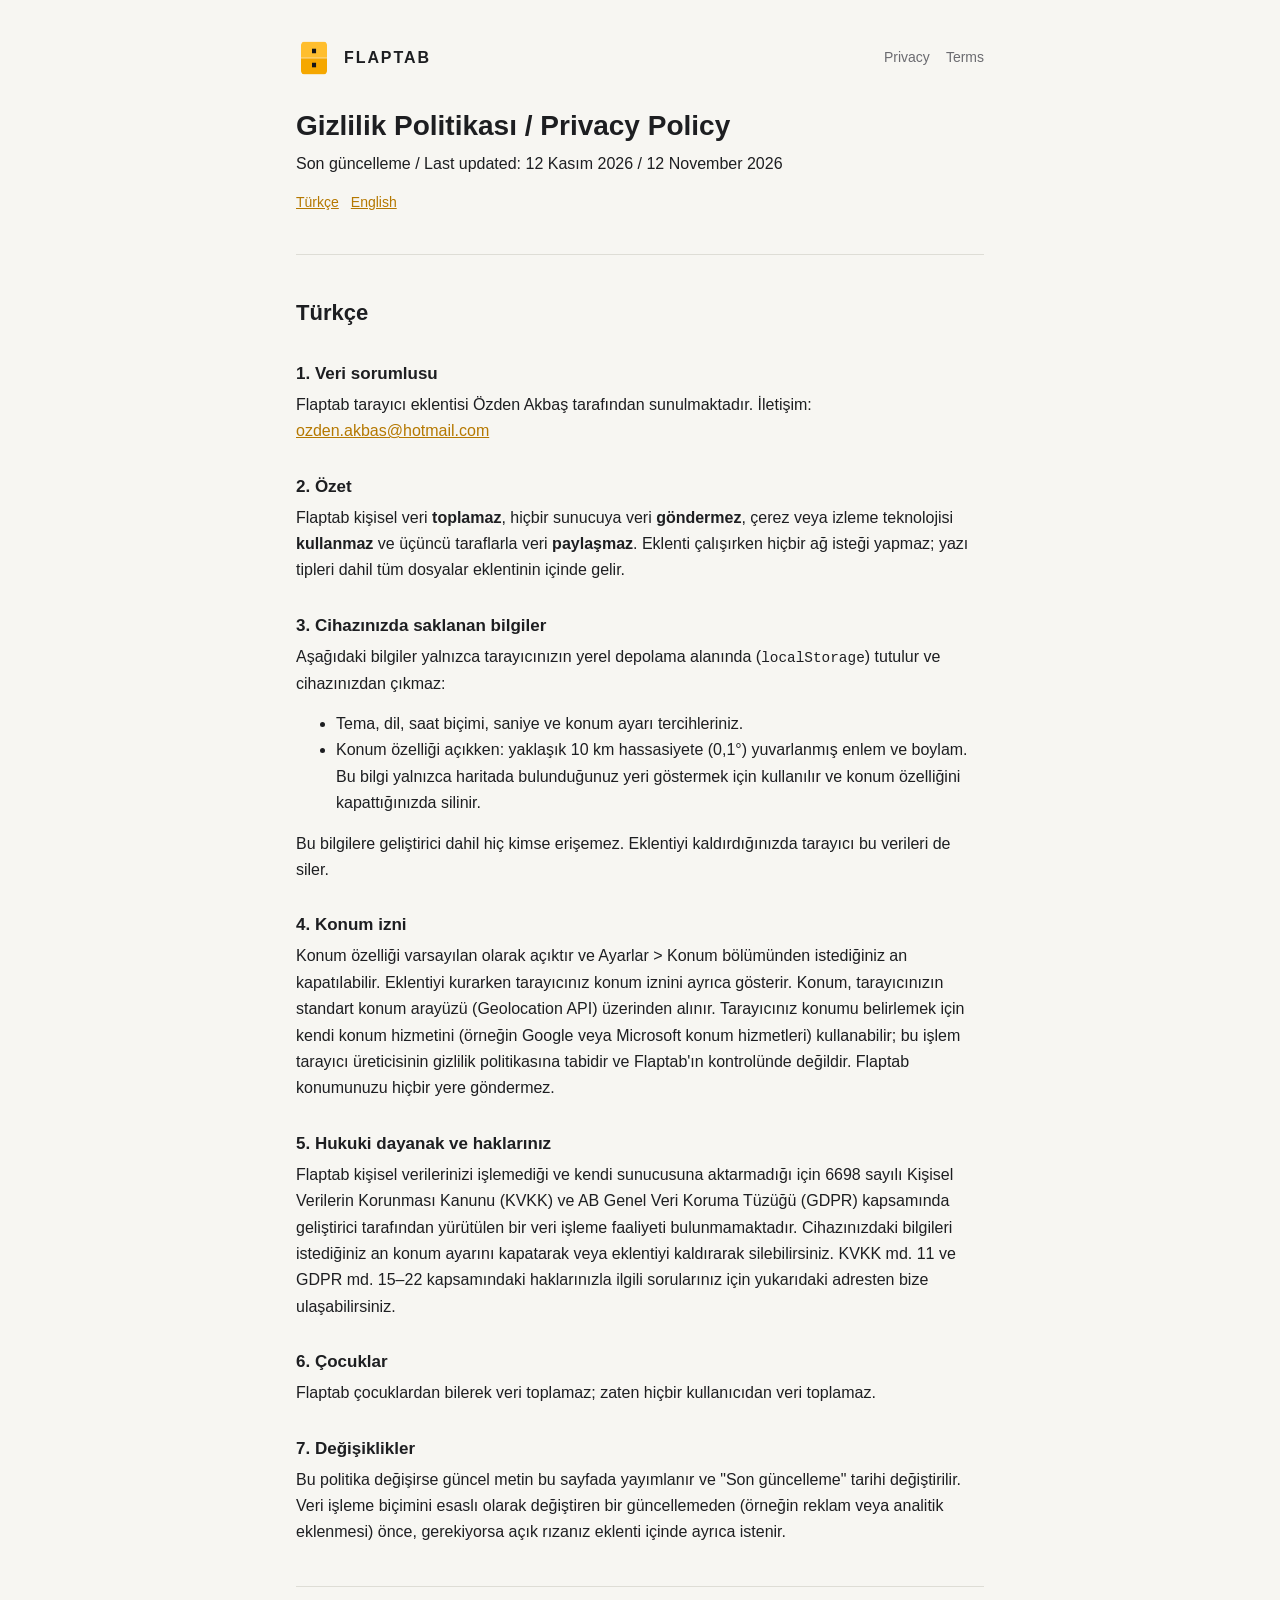
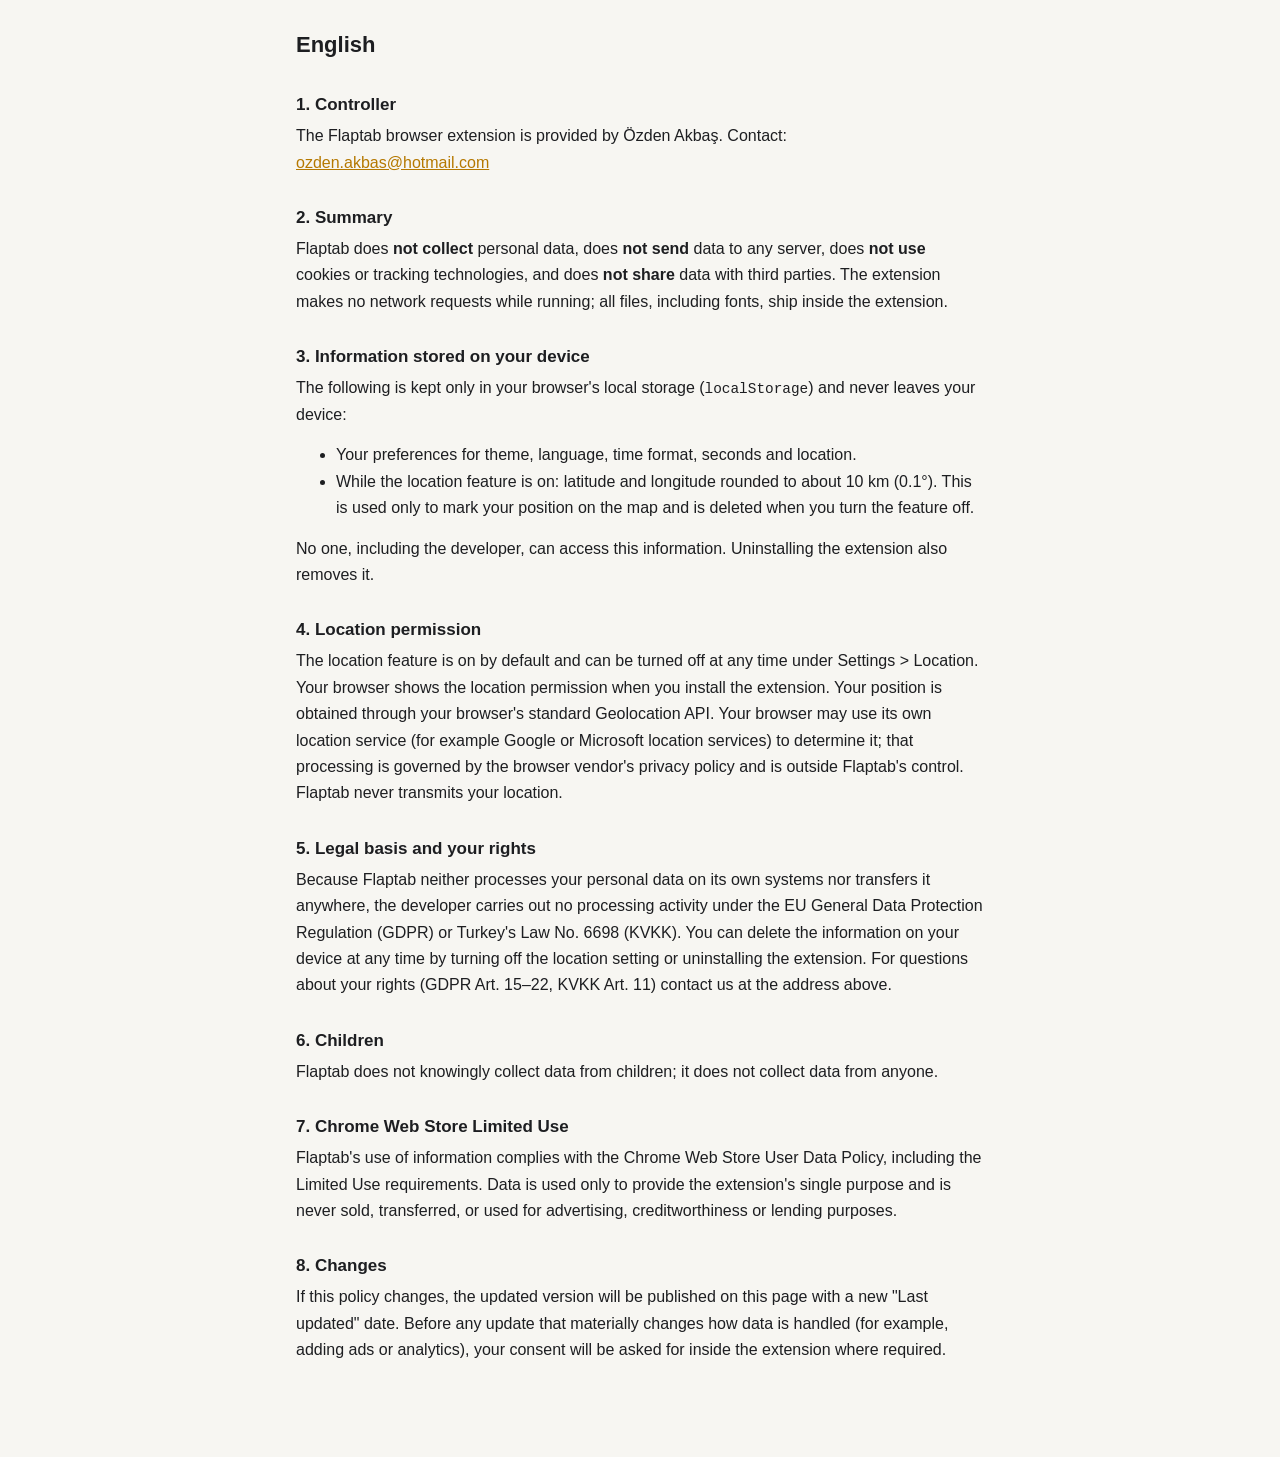
==== privacy.html @ d55e039f "Flaptab privacy policy and terms of use pages Co-Authored-By: Claude Opus 5.5 <noreply@anthropic.com" ====
<!doctype html>
<html lang="tr">
<head>
<meta charset="utf-8">
<meta name="viewport" content="width=device-width, initial-scale=1">
<title>Privacy Policy · Flaptab</title>
<link rel="icon" href="icon-128.png">
<style>
  :root { color-scheme: light dark; --bg: #f7f6f2; --fg: #1d1e21; --muted: #6b6b70; --line: #deddd6; --accent: #b57800; }
  @media (prefers-color-scheme: dark) { :root { --bg: #111214; --fg: #ece6d4; --muted: #8a8a8e; --line: #2a2b2f; --accent: #ffbe2e; } }
  * { box-sizing: border-box; }
  body { margin: 0; background: var(--bg); color: var(--fg); font: 16px/1.65 -apple-system, BlinkMacSystemFont, "Segoe UI", Roboto, sans-serif; }
  main { max-width: 720px; margin: 0 auto; padding: 40px 16px 80px; }
  header { display: flex; align-items: center; gap: 12px; margin-bottom: 32px; }
  header img { width: 36px; height: 36px; }
  header a { color: var(--fg); text-decoration: none; font-weight: 700; letter-spacing: .12em; }
  nav { margin-left: auto; display: flex; gap: 16px; font-size: 14px; }
  nav a { font-weight: 500; letter-spacing: 0; color: var(--muted); }
  h1 { font-size: 28px; line-height: 1.25; margin: 0 0 8px; }
  h2 { font-size: 22px; margin: 40px 0 8px; }
  h3 { font-size: 17px; margin: 28px 0 4px; }
  p, ul { margin: 0 0 14px; }
  hr { border: 0; border-top: 1px solid var(--line); margin: 40px 0; }
  a { color: var(--accent); }
  code { font-size: .9em; }
  .lang { font-size: 14px; color: var(--muted); }
  .lang a { margin-right: 12px; }
</style>
</head>
<body>
<main>
<header>
  <img src="icon-128.png" alt="">
  <a href="index.html">FLAPTAB</a>
  <nav><a href="privacy.html">Privacy</a><a href="terms.html">Terms</a></nav>
</header>
<h1>Gizlilik Politikası / Privacy Policy</h1>
<p>Son güncelleme / Last updated: 12 Kasım 2026 / 12 November 2026</p>
<p class="lang"><a href="#tr">Türkçe</a><a href="#en">English</a></p>
<hr>
<h2 id="tr">Türkçe</h2>
<h3>1. Veri sorumlusu</h3>
<p>Flaptab tarayıcı eklentisi Özden Akbaş tarafından sunulmaktadır. İletişim: <a href="mailto:ozden.akbas@hotmail.com">ozden.akbas@hotmail.com</a></p>
<h3>2. Özet</h3>
<p>Flaptab kişisel veri <strong>toplamaz</strong>, hiçbir sunucuya veri <strong>göndermez</strong>, çerez veya izleme teknolojisi <strong>kullanmaz</strong> ve üçüncü taraflarla veri <strong>paylaşmaz</strong>. Eklenti çalışırken hiçbir ağ isteği yapmaz; yazı tipleri dahil tüm dosyalar eklentinin içinde gelir.</p>
<h3>3. Cihazınızda saklanan bilgiler</h3>
<p>Aşağıdaki bilgiler yalnızca tarayıcınızın yerel depolama alanında (<code>localStorage</code>) tutulur ve cihazınızdan çıkmaz:</p>
<ul><li>Tema, dil, saat biçimi, saniye ve konum ayarı tercihleriniz.</li><li>Konum özelliği açıkken: yaklaşık 10 km hassasiyete (0,1°) yuvarlanmış enlem ve boylam. Bu bilgi yalnızca haritada bulunduğunuz yeri göstermek için kullanılır ve konum özelliğini kapattığınızda silinir.</li></ul>
<p>Bu bilgilere geliştirici dahil hiç kimse erişemez. Eklentiyi kaldırdığınızda tarayıcı bu verileri de siler.</p>
<h3>4. Konum izni</h3>
<p>Konum özelliği varsayılan olarak açıktır ve Ayarlar &gt; Konum bölümünden istediğiniz an kapatılabilir. Eklentiyi kurarken tarayıcınız konum iznini ayrıca gösterir. Konum, tarayıcınızın standart konum arayüzü (Geolocation API) üzerinden alınır. Tarayıcınız konumu belirlemek için kendi konum hizmetini (örneğin Google veya Microsoft konum hizmetleri) kullanabilir; bu işlem tarayıcı üreticisinin gizlilik politikasına tabidir ve Flaptab'ın kontrolünde değildir. Flaptab konumunuzu hiçbir yere göndermez.</p>
<h3>5. Hukuki dayanak ve haklarınız</h3>
<p>Flaptab kişisel verilerinizi işlemediği ve kendi sunucusuna aktarmadığı için 6698 sayılı Kişisel Verilerin Korunması Kanunu (KVKK) ve AB Genel Veri Koruma Tüzüğü (GDPR) kapsamında geliştirici tarafından yürütülen bir veri işleme faaliyeti bulunmamaktadır. Cihazınızdaki bilgileri istediğiniz an konum ayarını kapatarak veya eklentiyi kaldırarak silebilirsiniz. KVKK md. 11 ve GDPR md. 15–22 kapsamındaki haklarınızla ilgili sorularınız için yukarıdaki adresten bize ulaşabilirsiniz.</p>
<h3>6. Çocuklar</h3>
<p>Flaptab çocuklardan bilerek veri toplamaz; zaten hiçbir kullanıcıdan veri toplamaz.</p>
<h3>7. Değişiklikler</h3>
<p>Bu politika değişirse güncel metin bu sayfada yayımlanır ve "Son güncelleme" tarihi değiştirilir. Veri işleme biçimini esaslı olarak değiştiren bir güncellemeden (örneğin reklam veya analitik eklenmesi) önce, gerekiyorsa açık rızanız eklenti içinde ayrıca istenir.</p>
<hr>
<h2 id="en">English</h2>
<h3>1. Controller</h3>
<p>The Flaptab browser extension is provided by Özden Akbaş. Contact: <a href="mailto:ozden.akbas@hotmail.com">ozden.akbas@hotmail.com</a></p>
<h3>2. Summary</h3>
<p>Flaptab does <strong>not collect</strong> personal data, does <strong>not send</strong> data to any server, does <strong>not use</strong> cookies or tracking technologies, and does <strong>not share</strong> data with third parties. The extension makes no network requests while running; all files, including fonts, ship inside the extension.</p>
<h3>3. Information stored on your device</h3>
<p>The following is kept only in your browser's local storage (<code>localStorage</code>) and never leaves your device:</p>
<ul><li>Your preferences for theme, language, time format, seconds and location.</li><li>While the location feature is on: latitude and longitude rounded to about 10 km (0.1°). This is used only to mark your position on the map and is deleted when you turn the feature off.</li></ul>
<p>No one, including the developer, can access this information. Uninstalling the extension also removes it.</p>
<h3>4. Location permission</h3>
<p>The location feature is on by default and can be turned off at any time under Settings &gt; Location. Your browser shows the location permission when you install the extension. Your position is obtained through your browser's standard Geolocation API. Your browser may use its own location service (for example Google or Microsoft location services) to determine it; that processing is governed by the browser vendor's privacy policy and is outside Flaptab's control. Flaptab never transmits your location.</p>
<h3>5. Legal basis and your rights</h3>
<p>Because Flaptab neither processes your personal data on its own systems nor transfers it anywhere, the developer carries out no processing activity under the EU General Data Protection Regulation (GDPR) or Turkey's Law No. 6698 (KVKK). You can delete the information on your device at any time by turning off the location setting or uninstalling the extension. For questions about your rights (GDPR Art. 15–22, KVKK Art. 11) contact us at the address above.</p>
<h3>6. Children</h3>
<p>Flaptab does not knowingly collect data from children; it does not collect data from anyone.</p>
<h3>7. Chrome Web Store Limited Use</h3>
<p>Flaptab's use of information complies with the Chrome Web Store User Data Policy, including the Limited Use requirements. Data is used only to provide the extension's single purpose and is never sold, transferred, or used for advertising, creditworthiness or lending purposes.</p>
<h3>8. Changes</h3>
<p>If this policy changes, the updated version will be published on this page with a new "Last updated" date. Before any update that materially changes how data is handled (for example, adding ads or analytics), your consent will be asked for inside the extension where required.</p>
</main>
</body>
</html>
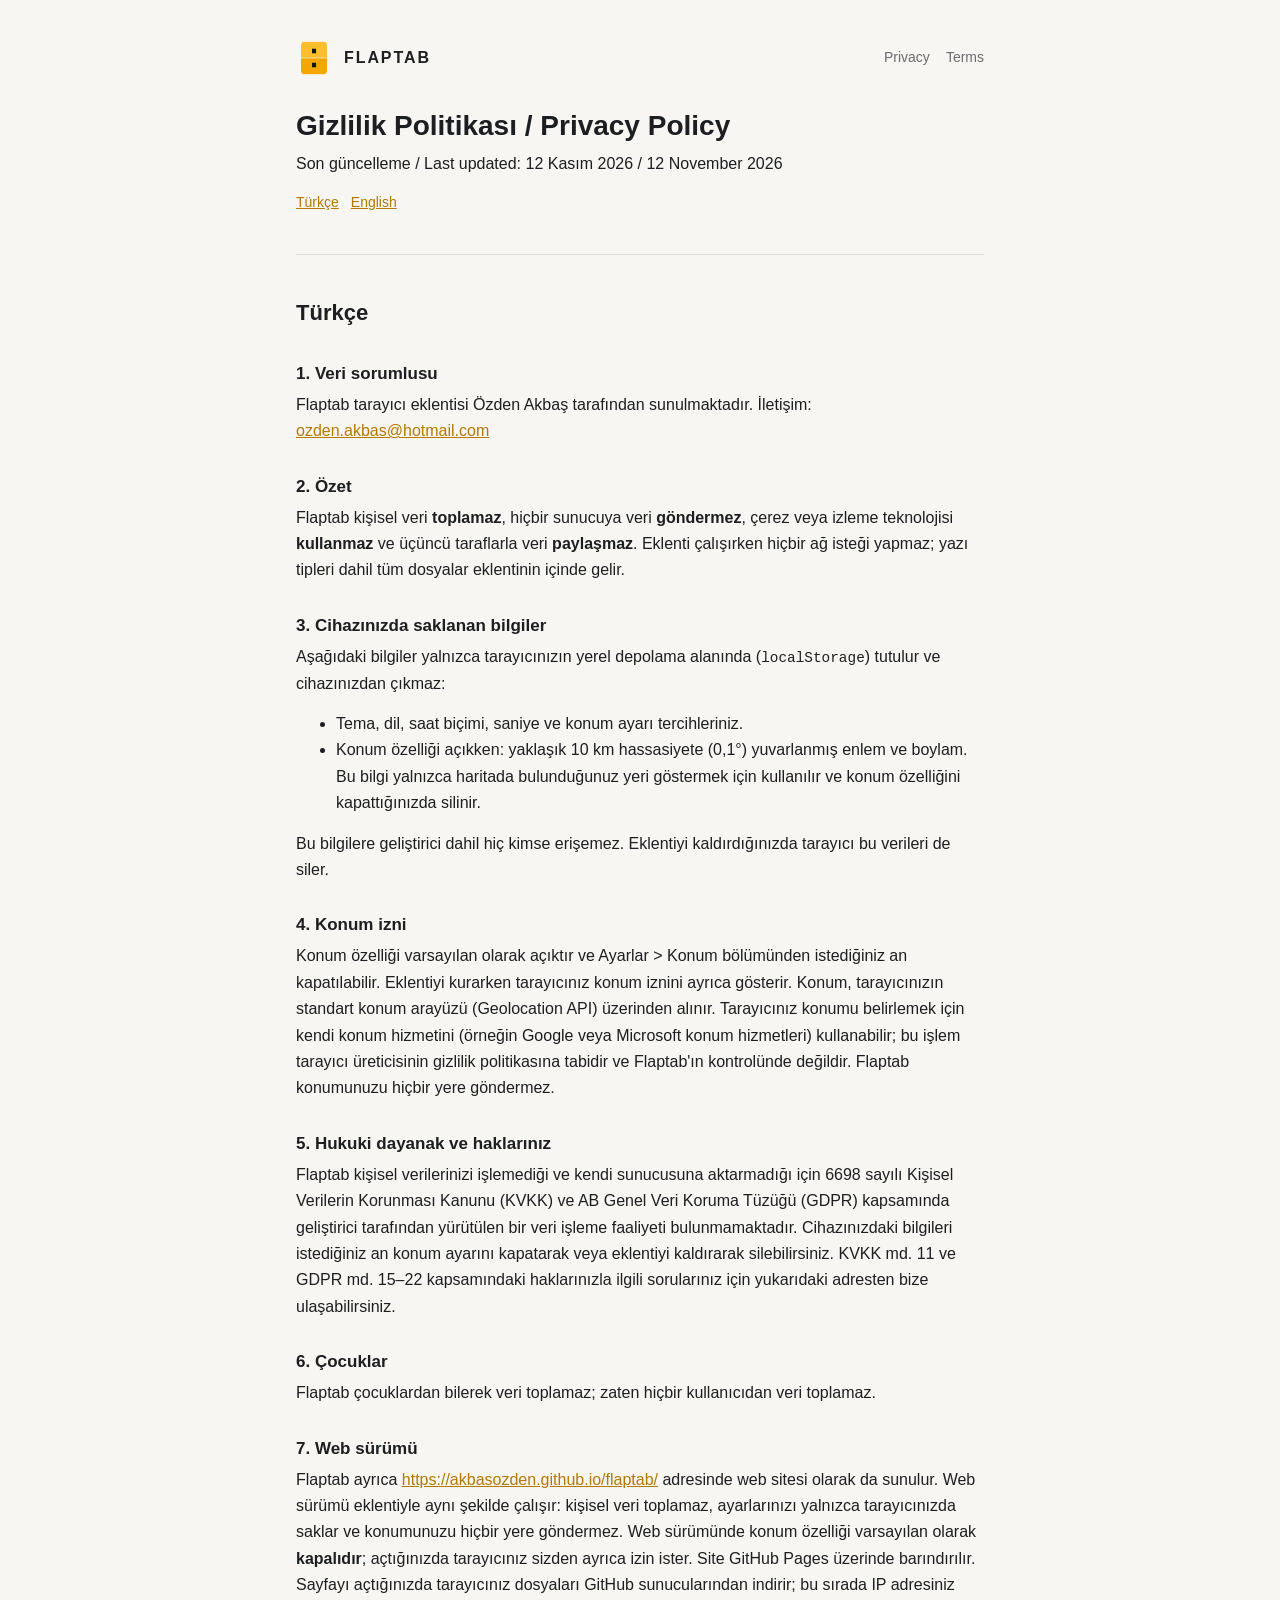
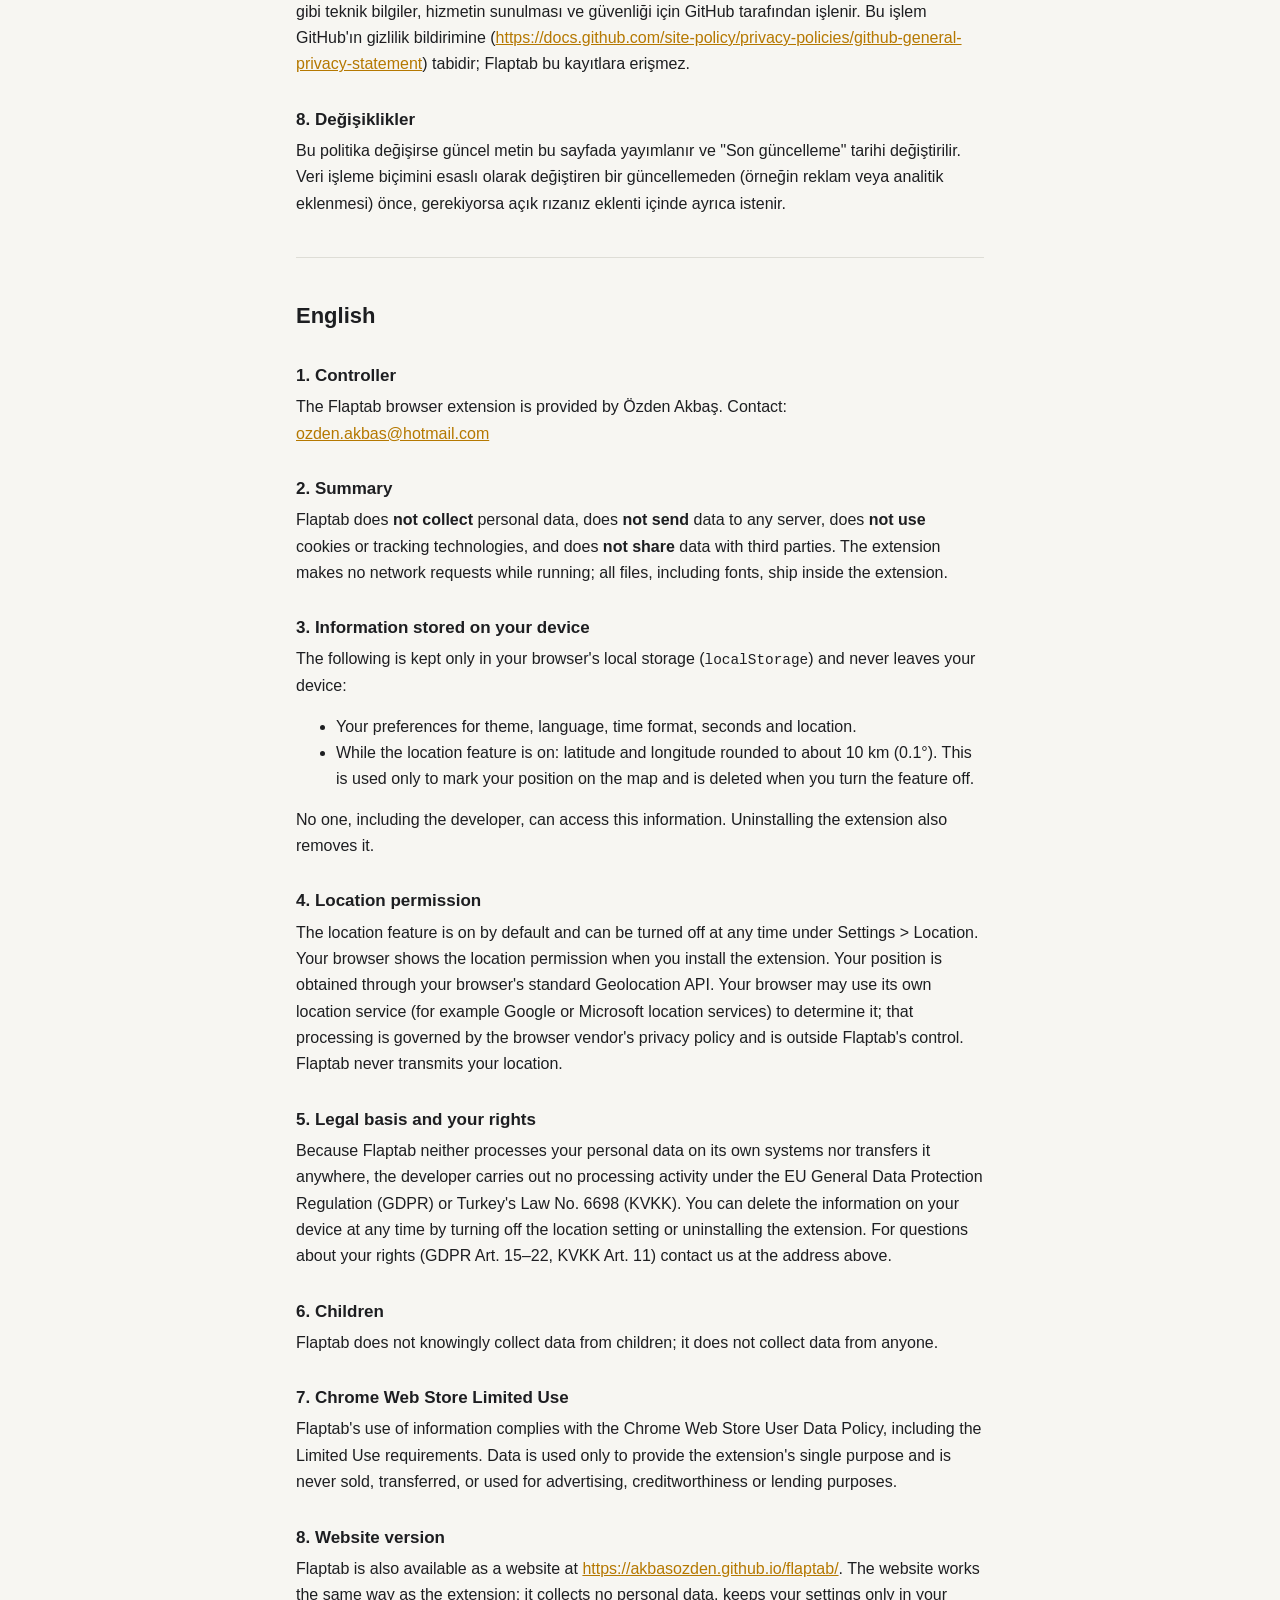
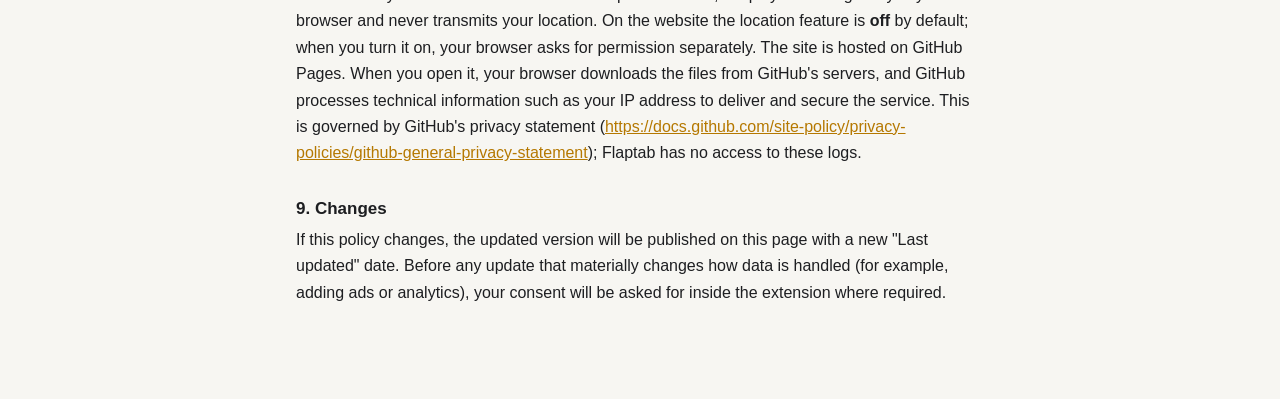
==== commit 129169c3: "Publish Flaptab web version at the site root The clock now opens at akbasozden.github.io/flaptab/; p" ====
--- a/privacy.html
+++ b/privacy.html
@@ -4,7 +4,7 @@
 <meta charset="utf-8">
 <meta name="viewport" content="width=device-width, initial-scale=1">
 <title>Privacy Policy · Flaptab</title>
-<link rel="icon" href="icon-128.png">
+<link rel="icon" href="icons/icon-32.png">
 <style>
   :root { color-scheme: light dark; --bg: #f7f6f2; --fg: #1d1e21; --muted: #6b6b70; --line: #deddd6; --accent: #b57800; }
   @media (prefers-color-scheme: dark) { :root { --bg: #111214; --fg: #ece6d4; --muted: #8a8a8e; --line: #2a2b2f; --accent: #ffbe2e; } }
@@ -30,8 +30,8 @@
 <body>
 <main>
 <header>
-  <img src="icon-128.png" alt="">
-  <a href="index.html">FLAPTAB</a>
+  <img src="icons/icon-128.png" alt="">
+  <a href="./">FLAPTAB</a>
   <nav><a href="privacy.html">Privacy</a><a href="terms.html">Terms</a></nav>
 </header>
 <h1>Gizlilik Politikası / Privacy Policy</h1>
@@ -53,7 +53,9 @@
 <p>Flaptab kişisel verilerinizi işlemediği ve kendi sunucusuna aktarmadığı için 6698 sayılı Kişisel Verilerin Korunması Kanunu (KVKK) ve AB Genel Veri Koruma Tüzüğü (GDPR) kapsamında geliştirici tarafından yürütülen bir veri işleme faaliyeti bulunmamaktadır. Cihazınızdaki bilgileri istediğiniz an konum ayarını kapatarak veya eklentiyi kaldırarak silebilirsiniz. KVKK md. 11 ve GDPR md. 15–22 kapsamındaki haklarınızla ilgili sorularınız için yukarıdaki adresten bize ulaşabilirsiniz.</p>
 <h3>6. Çocuklar</h3>
 <p>Flaptab çocuklardan bilerek veri toplamaz; zaten hiçbir kullanıcıdan veri toplamaz.</p>
-<h3>7. Değişiklikler</h3>
+<h3>7. Web sürümü</h3>
+<p>Flaptab ayrıca <a href="https://akbasozden.github.io/flaptab/">https://akbasozden.github.io/flaptab/</a> adresinde web sitesi olarak da sunulur. Web sürümü eklentiyle aynı şekilde çalışır: kişisel veri toplamaz, ayarlarınızı yalnızca tarayıcınızda saklar ve konumunuzu hiçbir yere göndermez. Web sürümünde konum özelliği varsayılan olarak <strong>kapalıdır</strong>; açtığınızda tarayıcınız sizden ayrıca izin ister. Site GitHub Pages üzerinde barındırılır. Sayfayı açtığınızda tarayıcınız dosyaları GitHub sunucularından indirir; bu sırada IP adresiniz gibi teknik bilgiler, hizmetin sunulması ve güvenliği için GitHub tarafından işlenir. Bu işlem GitHub'ın gizlilik bildirimine (<a href="https://docs.github.com/site-policy/privacy-policies/github-general-privacy-statement">https://docs.github.com/site-policy/privacy-policies/github-general-privacy-statement</a>) tabidir; Flaptab bu kayıtlara erişmez.</p>
+<h3>8. Değişiklikler</h3>
 <p>Bu politika değişirse güncel metin bu sayfada yayımlanır ve "Son güncelleme" tarihi değiştirilir. Veri işleme biçimini esaslı olarak değiştiren bir güncellemeden (örneğin reklam veya analitik eklenmesi) önce, gerekiyorsa açık rızanız eklenti içinde ayrıca istenir.</p>
 <hr>
 <h2 id="en">English</h2>
@@ -73,7 +75,9 @@
 <p>Flaptab does not knowingly collect data from children; it does not collect data from anyone.</p>
 <h3>7. Chrome Web Store Limited Use</h3>
 <p>Flaptab's use of information complies with the Chrome Web Store User Data Policy, including the Limited Use requirements. Data is used only to provide the extension's single purpose and is never sold, transferred, or used for advertising, creditworthiness or lending purposes.</p>
-<h3>8. Changes</h3>
+<h3>8. Website version</h3>
+<p>Flaptab is also available as a website at <a href="https://akbasozden.github.io/flaptab/">https://akbasozden.github.io/flaptab/</a>. The website works the same way as the extension: it collects no personal data, keeps your settings only in your browser and never transmits your location. On the website the location feature is <strong>off</strong> by default; when you turn it on, your browser asks for permission separately. The site is hosted on GitHub Pages. When you open it, your browser downloads the files from GitHub's servers, and GitHub processes technical information such as your IP address to deliver and secure the service. This is governed by GitHub's privacy statement (<a href="https://docs.github.com/site-policy/privacy-policies/github-general-privacy-statement">https://docs.github.com/site-policy/privacy-policies/github-general-privacy-statement</a>); Flaptab has no access to these logs.</p>
+<h3>9. Changes</h3>
 <p>If this policy changes, the updated version will be published on this page with a new "Last updated" date. Before any update that materially changes how data is handled (for example, adding ads or analytics), your consent will be asked for inside the extension where required.</p>
 </main>
 </body>
